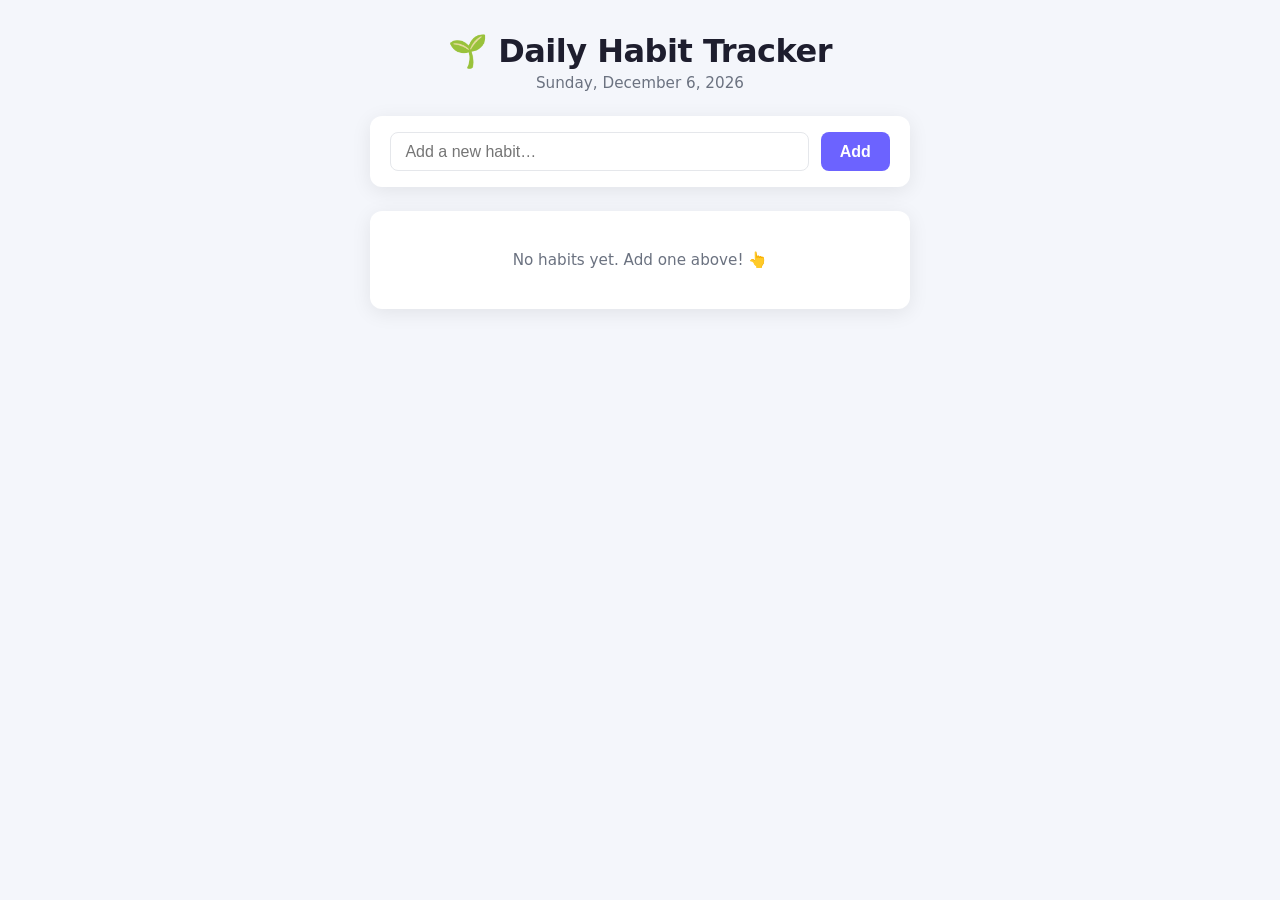
==== index.html @ 0de1a1ba "Implement daily habit tracker (index.html, style.css, app.js) Agent-Logs-Url: https://github.com/dsa" ====
<!DOCTYPE html>
<html lang="en">
<head>
  <meta charset="UTF-8" />
  <meta name="viewport" content="width=device-width, initial-scale=1.0" />
  <title>Daily Habit Tracker</title>
  <link rel="stylesheet" href="style.css" />
</head>
<body>
  <div class="container">
    <header>
      <h1>🌱 Daily Habit Tracker</h1>
      <p class="subtitle" id="today-date"></p>
    </header>

    <section class="add-habit">
      <form id="habit-form">
        <input
          type="text"
          id="habit-input"
          placeholder="Add a new habit…"
          maxlength="60"
          autocomplete="off"
        />
        <button type="submit">Add</button>
      </form>
    </section>

    <section class="progress-bar-section" id="progress-section" hidden>
      <div class="progress-label">
        <span>Today's Progress</span>
        <span id="progress-text">0 / 0</span>
      </div>
      <div class="progress-bar">
        <div class="progress-fill" id="progress-fill"></div>
      </div>
    </section>

    <section class="habits-list">
      <ul id="habit-list"></ul>
      <p class="empty-state" id="empty-state">No habits yet. Add one above! 👆</p>
    </section>
  </div>

  <script src="app.js"></script>
</body>
</html>
---- style.css ----
/* ── Reset & base ─────────────────────────────────── */
*, *::before, *::after { box-sizing: border-box; margin: 0; padding: 0; }

:root {
  --bg:        #f4f6fb;
  --card:      #ffffff;
  --primary:   #6c63ff;
  --primary-h: #574fd6;
  --success:   #22c55e;
  --danger:    #ef4444;
  --text:      #1e1e2e;
  --muted:     #6b7280;
  --border:    #e5e7eb;
  --radius:    12px;
  --shadow:    0 4px 20px rgba(0,0,0,.08);
}

body {
  font-family: 'Segoe UI', system-ui, sans-serif;
  background: var(--bg);
  color: var(--text);
  min-height: 100vh;
  display: flex;
  align-items: flex-start;
  justify-content: center;
  padding: 2rem 1rem 4rem;
}

/* ── Layout ───────────────────────────────────────── */
.container {
  width: 100%;
  max-width: 540px;
  display: flex;
  flex-direction: column;
  gap: 1.5rem;
}

/* ── Header ───────────────────────────────────────── */
header { text-align: center; }

header h1 {
  font-size: 2rem;
  font-weight: 700;
  letter-spacing: -.5px;
}

.subtitle {
  margin-top: .25rem;
  color: var(--muted);
  font-size: .95rem;
}

/* ── Add-habit form ───────────────────────────────── */
.add-habit {
  background: var(--card);
  border-radius: var(--radius);
  box-shadow: var(--shadow);
  padding: 1rem 1.25rem;
}

#habit-form {
  display: flex;
  gap: .75rem;
}

#habit-input {
  flex: 1;
  border: 1.5px solid var(--border);
  border-radius: 8px;
  padding: .6rem .9rem;
  font-size: 1rem;
  outline: none;
  transition: border-color .2s;
}

#habit-input:focus { border-color: var(--primary); }

#habit-form button {
  background: var(--primary);
  color: #fff;
  border: none;
  border-radius: 8px;
  padding: .6rem 1.2rem;
  font-size: 1rem;
  font-weight: 600;
  cursor: pointer;
  transition: background .2s;
  white-space: nowrap;
}

#habit-form button:hover { background: var(--primary-h); }

/* ── Progress bar ─────────────────────────────────── */
.progress-bar-section {
  background: var(--card);
  border-radius: var(--radius);
  box-shadow: var(--shadow);
  padding: 1rem 1.25rem;
}

.progress-label {
  display: flex;
  justify-content: space-between;
  font-size: .9rem;
  color: var(--muted);
  margin-bottom: .5rem;
  font-weight: 600;
}

.progress-bar {
  height: 10px;
  background: var(--border);
  border-radius: 999px;
  overflow: hidden;
}

.progress-fill {
  height: 100%;
  background: linear-gradient(90deg, var(--primary), var(--success));
  border-radius: 999px;
  width: 0%;
  transition: width .4s ease;
}

/* ── Habits list ──────────────────────────────────── */
.habits-list {
  background: var(--card);
  border-radius: var(--radius);
  box-shadow: var(--shadow);
  padding: .5rem 0;
  min-height: 60px;
}

#habit-list { list-style: none; }

.habit-item {
  display: flex;
  align-items: center;
  gap: .75rem;
  padding: .85rem 1.25rem;
  border-bottom: 1px solid var(--border);
  transition: background .15s;
}

.habit-item:last-child { border-bottom: none; }
.habit-item:hover { background: #fafafa; }

/* checkbox */
.habit-check {
  width: 22px;
  height: 22px;
  min-width: 22px;
  border: 2px solid var(--border);
  border-radius: 50%;
  cursor: pointer;
  display: flex;
  align-items: center;
  justify-content: center;
  transition: background .2s, border-color .2s;
  font-size: .85rem;
}

.habit-check.done {
  background: var(--success);
  border-color: var(--success);
  color: #fff;
}

/* text area */
.habit-info { flex: 1; }

.habit-name {
  font-size: 1rem;
  font-weight: 500;
}

.habit-name.done { text-decoration: line-through; color: var(--muted); }

.habit-streak {
  font-size: .78rem;
  color: var(--muted);
  margin-top: .1rem;
}

.streak-badge {
  display: inline-flex;
  align-items: center;
  gap: .2rem;
  background: #fff7ed;
  color: #c2410c;
  border-radius: 999px;
  padding: 0 .5rem;
  font-weight: 600;
  font-size: .75rem;
}

/* delete button */
.habit-delete {
  background: none;
  border: none;
  cursor: pointer;
  color: var(--border);
  font-size: 1.1rem;
  line-height: 1;
  padding: .2rem .4rem;
  border-radius: 6px;
  transition: color .2s, background .2s;
}

.habit-delete:hover { color: var(--danger); background: #fef2f2; }

/* empty state */
.empty-state {
  text-align: center;
  color: var(--muted);
  padding: 2rem 1rem;
  font-size: .95rem;
}

/* ── Responsive ───────────────────────────────────── */
@media (max-width: 400px) {
  header h1 { font-size: 1.5rem; }
  #habit-form { flex-direction: column; }
}
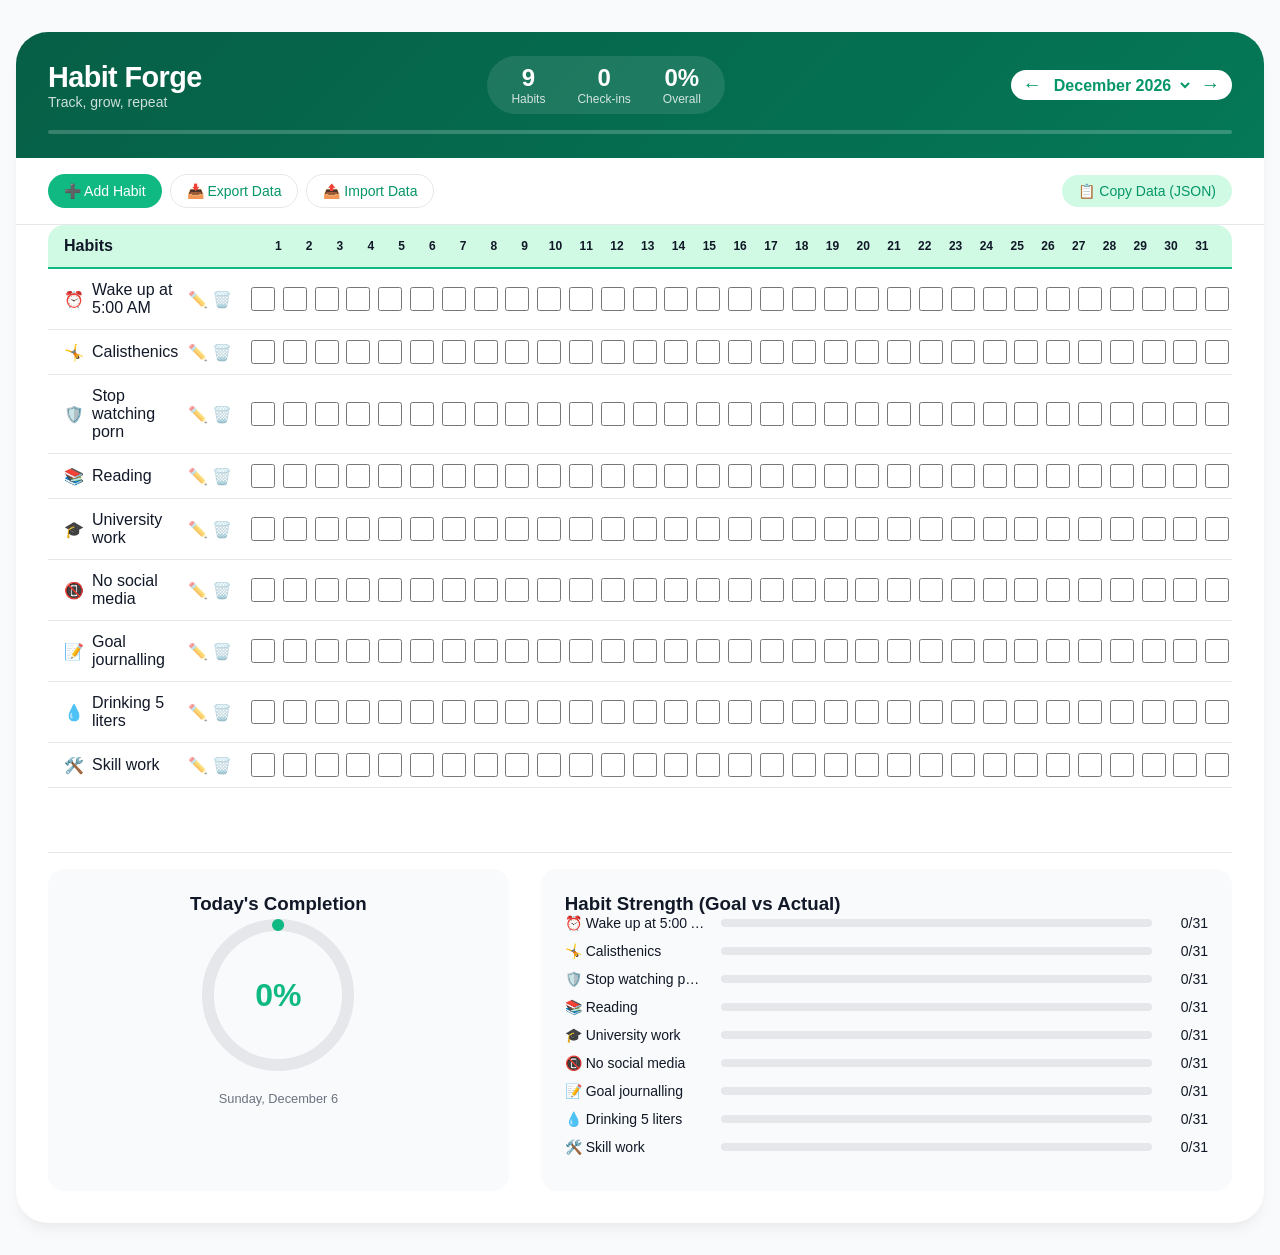
==== commit 844b628d: "Rename ok.html to index.html" ====
--- a/index.html
+++ b/index.html
@@ -1,47 +1,898 @@
 <!DOCTYPE html>
 <html lang="en">
 <head>
-  <meta charset="UTF-8" />
-  <meta name="viewport" content="width=device-width, initial-scale=1.0" />
-  <title>Daily Habit Tracker</title>
-  <link rel="stylesheet" href="style.css" />
+    <meta charset="UTF-8">
+    <meta name="viewport" content="width=device-width, initial-scale=1.0, user-scalable=yes">
+    <title>Habit Forge · Pro Tracker</title>
+    <style>
+        * {
+            margin: 0;
+            padding: 0;
+            box-sizing: border-box;
+            font-family: 'Inter', -apple-system, BlinkMacSystemFont, 'Segoe UI', Roboto, sans-serif;
+        }
+
+        :root {
+            --primary: #10b981;
+            --primary-dark: #059669;
+            --primary-light: #d1fae5;
+            --bg: #f9fafb;
+            --card: #ffffff;
+            --text: #111827;
+            --text-light: #6b7280;
+            --border: #e5e7eb;
+            --shadow: 0 10px 15px -3px rgba(0, 0, 0, 0.05), 0 4px 6px -2px rgba(0, 0, 0, 0.025);
+        }
+
+        body {
+            background: var(--bg);
+            padding: 2rem 1rem;
+            color: var(--text);
+        }
+
+        .container {
+            max-width: 1400px;
+            margin: 0 auto;
+            background: var(--card);
+            border-radius: 2rem;
+            box-shadow: var(--shadow);
+            overflow: hidden;
+        }
+
+        /* Header */
+        .header {
+            background: linear-gradient(135deg, #065f46, #047857);
+            padding: 1.5rem 2rem;
+            color: white;
+        }
+
+        .header-top {
+            display: flex;
+            justify-content: space-between;
+            align-items: center;
+            flex-wrap: wrap;
+            gap: 1rem;
+            margin-bottom: 1rem;
+        }
+
+        .title h1 {
+            font-size: 1.8rem;
+            font-weight: 600;
+            letter-spacing: -0.02em;
+        }
+
+        .title p {
+            font-size: 0.875rem;
+            opacity: 0.8;
+        }
+
+        .stats {
+            display: flex;
+            gap: 2rem;
+            background: rgba(255,255,255,0.1);
+            padding: 0.5rem 1.5rem;
+            border-radius: 2rem;
+        }
+
+        .stat {
+            text-align: center;
+        }
+
+        .stat-number {
+            font-size: 1.5rem;
+            font-weight: 700;
+        }
+
+        .stat-label {
+            font-size: 0.75rem;
+            opacity: 0.8;
+        }
+
+        .month-selector {
+            display: flex;
+            align-items: center;
+            gap: 0.5rem;
+            background: white;
+            padding: 0.25rem 0.75rem;
+            border-radius: 2rem;
+            color: var(--primary-dark);
+        }
+
+        .month-selector select {
+            background: none;
+            border: none;
+            font-weight: 600;
+            font-size: 1rem;
+            outline: none;
+            color: var(--primary-dark);
+            cursor: pointer;
+        }
+
+        .month-selector button {
+            background: none;
+            border: none;
+            cursor: pointer;
+            font-size: 1.2rem;
+            color: var(--primary-dark);
+            transition: transform 0.1s;
+        }
+
+        .month-selector button:hover {
+            transform: scale(1.1);
+        }
+
+        /* Controls bar */
+        .controls {
+            padding: 1rem 2rem;
+            background: var(--card);
+            border-bottom: 1px solid var(--border);
+            display: flex;
+            justify-content: space-between;
+            align-items: center;
+            flex-wrap: wrap;
+            gap: 1rem;
+        }
+
+        .btn-group {
+            display: flex;
+            gap: 0.5rem;
+            flex-wrap: wrap;
+        }
+
+        .btn {
+            padding: 0.5rem 1rem;
+            border-radius: 2rem;
+            font-weight: 500;
+            font-size: 0.875rem;
+            cursor: pointer;
+            transition: all 0.2s;
+            border: none;
+            background: var(--primary-light);
+            color: var(--primary-dark);
+        }
+
+        .btn-primary {
+            background: var(--primary);
+            color: white;
+        }
+
+        .btn-primary:hover {
+            background: var(--primary-dark);
+        }
+
+        .btn-outline {
+            background: white;
+            border: 1px solid var(--border);
+        }
+
+        .btn-outline:hover {
+            background: var(--bg);
+        }
+
+        .btn-danger {
+            background: #fee2e2;
+            color: #dc2626;
+        }
+
+        .btn-danger:hover {
+            background: #fecaca;
+        }
+
+        /* Main layout */
+        .main-layout {
+            display: flex;
+            flex-direction: column;
+            padding: 0 2rem 2rem;
+        }
+
+        /* Habits sidebar + grid container */
+        .tracker-grid {
+            display: flex;
+            flex-direction: column;
+            overflow-x: auto;
+            margin-bottom: 2rem;
+        }
+
+        .habits-header {
+            display: flex;
+            align-items: center;
+            background: var(--primary-light);
+            border-radius: 1rem 1rem 0 0;
+            padding: 0.75rem 1rem;
+            font-weight: 600;
+            border-bottom: 2px solid var(--primary);
+        }
+
+        .habit-name-col {
+            width: 200px;
+            flex-shrink: 0;
+        }
+
+        .days-row {
+            display: flex;
+            gap: 2px;
+            overflow-x: auto;
+        }
+
+        .day-cell-header {
+            width: 44px;
+            text-align: center;
+            font-size: 0.75rem;
+        }
+
+        .habit-row {
+            display: flex;
+            align-items: center;
+            border-bottom: 1px solid var(--border);
+            transition: background 0.1s;
+        }
+
+        .habit-row:hover {
+            background: var(--primary-light);
+        }
+
+        .habit-info {
+            width: 200px;
+            flex-shrink: 0;
+            padding: 0.75rem 1rem;
+            display: flex;
+            align-items: center;
+            gap: 0.5rem;
+        }
+
+        .habit-name-text {
+            font-weight: 500;
+            flex: 1;
+        }
+
+        .habit-actions {
+            display: flex;
+            gap: 0.25rem;
+        }
+
+        .habit-actions button {
+            background: none;
+            border: none;
+            cursor: pointer;
+            font-size: 1rem;
+            opacity: 0.6;
+            transition: opacity 0.2s;
+        }
+
+        .habit-actions button:hover {
+            opacity: 1;
+        }
+
+        .days-checkboxes {
+            display: flex;
+            gap: 2px;
+            overflow-x: auto;
+            flex: 1;
+        }
+
+        .day-check {
+            width: 44px;
+            height: 44px;
+            display: flex;
+            align-items: center;
+            justify-content: center;
+        }
+
+        input[type="checkbox"] {
+            width: 24px;
+            height: 24px;
+            cursor: pointer;
+            accent-color: var(--primary);
+        }
+
+        /* Analysis section */
+        .analysis {
+            display: grid;
+            grid-template-columns: 1fr 1.5fr;
+            gap: 2rem;
+            margin-top: 2rem;
+            padding-top: 1rem;
+            border-top: 1px solid var(--border);
+        }
+
+        .donut-card {
+            background: var(--bg);
+            border-radius: 1rem;
+            padding: 1.5rem;
+            text-align: center;
+        }
+
+        .donut {
+            position: relative;
+            width: 160px;
+            height: 160px;
+            margin: 0 auto 1rem;
+        }
+
+        .donut svg {
+            transform: rotate(-90deg);
+        }
+
+        .donut-text {
+            position: absolute;
+            top: 50%;
+            left: 50%;
+            transform: translate(-50%, -50%);
+            font-size: 2rem;
+            font-weight: 700;
+            color: var(--primary);
+        }
+
+        .habit-strength {
+            background: var(--bg);
+            border-radius: 1rem;
+            padding: 1.5rem;
+        }
+
+        .strength-item {
+            display: flex;
+            align-items: center;
+            gap: 1rem;
+            margin-bottom: 0.75rem;
+        }
+
+        .strength-name {
+            width: 140px;
+            font-size: 0.875rem;
+            font-weight: 500;
+            white-space: nowrap;
+            overflow: hidden;
+            text-overflow: ellipsis;
+        }
+
+        .strength-bar-bg {
+            flex: 1;
+            height: 8px;
+            background: var(--border);
+            border-radius: 4px;
+            overflow: hidden;
+        }
+
+        .strength-bar {
+            height: 100%;
+            background: var(--primary);
+            width: 0%;
+            transition: width 0.3s;
+        }
+
+        .strength-value {
+            width: 40px;
+            font-size: 0.875rem;
+            text-align: right;
+        }
+
+        /* Import/Export modal */
+        .modal {
+            display: none;
+            position: fixed;
+            top: 0;
+            left: 0;
+            width: 100%;
+            height: 100%;
+            background: rgba(0,0,0,0.5);
+            align-items: center;
+            justify-content: center;
+            z-index: 1000;
+        }
+
+        .modal.active {
+            display: flex;
+        }
+
+        .modal-content {
+            background: white;
+            border-radius: 1.5rem;
+            max-width: 500px;
+            width: 90%;
+            padding: 1.5rem;
+            box-shadow: 0 20px 25px -5px rgba(0,0,0,0.1);
+        }
+
+        .modal-header {
+            display: flex;
+            justify-content: space-between;
+            align-items: center;
+            margin-bottom: 1rem;
+        }
+
+        .modal-header button {
+            background: none;
+            border: none;
+            font-size: 1.5rem;
+            cursor: pointer;
+        }
+
+        textarea {
+            width: 100%;
+            height: 200px;
+            margin: 1rem 0;
+            padding: 0.75rem;
+            border-radius: 1rem;
+            border: 1px solid var(--border);
+            font-family: monospace;
+        }
+
+        .toast {
+            position: fixed;
+            bottom: 2rem;
+            right: 2rem;
+            background: var(--primary-dark);
+            color: white;
+            padding: 0.75rem 1.5rem;
+            border-radius: 2rem;
+            z-index: 1100;
+            opacity: 0;
+            transition: opacity 0.2s;
+            pointer-events: none;
+        }
+
+        @media (max-width: 768px) {
+            .habit-name-col, .habit-info {
+                width: 150px;
+            }
+            .analysis {
+                grid-template-columns: 1fr;
+            }
+            .stats {
+                display: none;
+            }
+        }
+    </style>
 </head>
 <body>
-  <div class="container">
-    <header>
-      <h1>🌱 Daily Habit Tracker</h1>
-      <p class="subtitle" id="today-date"></p>
-    </header>
-
-    <section class="add-habit">
-      <form id="habit-form">
-        <input
-          type="text"
-          id="habit-input"
-          placeholder="Add a new habit…"
-          maxlength="60"
-          autocomplete="off"
-        />
-        <button type="submit">Add</button>
-      </form>
-    </section>
-
-    <section class="progress-bar-section" id="progress-section" hidden>
-      <div class="progress-label">
-        <span>Today's Progress</span>
-        <span id="progress-text">0 / 0</span>
-      </div>
-      <div class="progress-bar">
-        <div class="progress-fill" id="progress-fill"></div>
-      </div>
-    </section>
-
-    <section class="habits-list">
-      <ul id="habit-list"></ul>
-      <p class="empty-state" id="empty-state">No habits yet. Add one above! 👆</p>
-    </section>
-  </div>
-
-  <script src="app.js"></script>
+
+<div class="container">
+    <div class="header">
+        <div class="header-top">
+            <div class="title">
+                <h1>Habit Forge</h1>
+                <p>Track, grow, repeat</p>
+            </div>
+            <div class="stats">
+                <div class="stat">
+                    <div class="stat-number" id="total-habits">0</div>
+                    <div class="stat-label">Habits</div>
+                </div>
+                <div class="stat">
+                    <div class="stat-number" id="total-checkins">0</div>
+                    <div class="stat-label">Check-ins</div>
+                </div>
+                <div class="stat">
+                    <div class="stat-number" id="global-progress">0%</div>
+                    <div class="stat-label">Overall</div>
+                </div>
+            </div>
+            <div class="month-selector">
+                <button id="prevMonthBtn">←</button>
+                <select id="monthSelect"></select>
+                <button id="nextMonthBtn">→</button>
+            </div>
+        </div>
+        <div class="progress-bar-bg" style="height: 4px; background: rgba(255,255,255,0.2); border-radius: 4px; margin-top: 0.5rem;">
+            <div id="globalProgressBar" style="height: 100%; width: 0%; background: white; border-radius: 4px;"></div>
+        </div>
+    </div>
+
+    <div class="controls">
+        <div class="btn-group">
+            <button class="btn btn-primary" id="addHabitBtn">➕ Add Habit</button>
+            <button class="btn btn-outline" id="exportBtn">📥 Export Data</button>
+            <button class="btn btn-outline" id="importBtn">📤 Import Data</button>
+        </div>
+        <div class="btn-group">
+            <button class="btn" id="copyDataBtn">📋 Copy Data (JSON)</button>
+        </div>
+    </div>
+
+    <div class="main-layout">
+        <div class="tracker-grid" id="trackerGrid">
+            <div class="habits-header">
+                <div class="habit-name-col">Habits</div>
+                <div class="days-row" id="daysHeader"></div>
+            </div>
+            <div id="habitsList"></div>
+        </div>
+
+        <div class="analysis">
+            <div class="donut-card">
+                <h3>Today's Completion</h3>
+                <div class="donut">
+                    <svg width="160" height="160">
+                        <circle cx="80" cy="80" r="70" stroke="var(--border)" stroke-width="12" fill="none" />
+                        <circle id="donut-progress" cx="80" cy="80" r="70" stroke="var(--primary)" stroke-width="12" fill="none"
+                                stroke-dasharray="440" stroke-dashoffset="440" stroke-linecap="round" />
+                    </svg>
+                    <div class="donut-text" id="todayPercent">0%</div>
+                </div>
+                <p id="todayDate" style="font-size: 0.8rem; color: var(--text-light);"></p>
+            </div>
+            <div class="habit-strength">
+                <h3>Habit Strength (Goal vs Actual)</h3>
+                <div id="strengthList"></div>
+            </div>
+        </div>
+    </div>
+</div>
+
+<div class="modal" id="importModal">
+    <div class="modal-content">
+        <div class="modal-header">
+            <h3>Import Data</h3>
+            <button id="closeModalBtn">✕</button>
+        </div>
+        <p>Paste your exported JSON data below, or upload a file.</p>
+        <textarea id="importJson" placeholder='{"habits":[...], "currentMonth":..., ...}'></textarea>
+        <div style="display: flex; gap: 0.5rem;">
+            <button id="uploadFileBtn" class="btn btn-outline">📁 Choose file</button>
+            <button id="confirmImportBtn" class="btn btn-primary">Import</button>
+        </div>
+        <input type="file" id="fileInput" accept=".json" style="display: none;">
+    </div>
+</div>
+
+<div class="toast" id="toast">Copied!</div>
+
+<script>
+    // ----- Core Data -----
+    let habits = [
+        { name: "Wake up at 5:00 AM", icon: "⏰", days: new Array(31).fill(false) },
+        { name: "Calisthenics", icon: "🤸", days: new Array(31).fill(false) },
+        { name: "Stop watching porn", icon: "🛡️", days: new Array(31).fill(false) },
+        { name: "Reading", icon: "📚", days: new Array(31).fill(false) },
+        { name: "University work", icon: "🎓", days: new Array(31).fill(false) },
+        { name: "No social media", icon: "📵", days: new Array(31).fill(false) },
+        { name: "Goal journalling", icon: "📝", days: new Array(31).fill(false) },
+        { name: "Drinking 5 liters", icon: "💧", days: new Array(31).fill(false) },
+        { name: "Skill work", icon: "🛠️", days: new Array(31).fill(false) }
+    ];
+
+    let currentDate = new Date();
+    let currentYear = currentDate.getFullYear();
+    let currentMonth = currentDate.getMonth(); // 0-indexed
+
+    // Helper: get days in month
+    function getDaysInMonth(year, month) {
+        return new Date(year, month + 1, 0).getDate();
+    }
+
+    function refreshDaysCount() {
+        const days = getDaysInMonth(currentYear, currentMonth);
+        habits.forEach(habit => {
+            if (habit.days.length !== days) {
+                const newDays = new Array(days).fill(false);
+                for (let i = 0; i < Math.min(habit.days.length, days); i++) {
+                    newDays[i] = habit.days[i];
+                }
+                habit.days = newDays;
+            }
+        });
+    }
+
+    // Save/Load localStorage
+    function saveToLocalStorage() {
+        const data = {
+            habits: habits.map(h => ({ name: h.name, icon: h.icon, days: [...h.days] })),
+            currentYear,
+            currentMonth,
+            version: 1
+        };
+        localStorage.setItem('habitForge', JSON.stringify(data));
+    }
+
+    function loadFromLocalStorage() {
+        const saved = localStorage.getItem('habitForge');
+        if (saved) {
+            try {
+                const data = JSON.parse(saved);
+                if (data.habits && Array.isArray(data.habits)) {
+                    habits = data.habits.map(h => ({
+                        name: h.name,
+                        icon: h.icon || "✨",
+                        days: h.days ? [...h.days] : new Array(getDaysInMonth(data.currentYear, data.currentMonth)).fill(false)
+                    }));
+                }
+                if (data.currentYear !== undefined) currentYear = data.currentYear;
+                if (data.currentMonth !== undefined) currentMonth = data.currentMonth;
+                refreshDaysCount();
+            } catch(e) { console.warn(e); }
+        }
+    }
+
+    // Export / Import
+    function exportData() {
+        const exportObj = {
+            habits: habits.map(h => ({ name: h.name, icon: h.icon, days: [...h.days] })),
+            currentYear,
+            currentMonth,
+            version: 1,
+            exportedAt: new Date().toISOString()
+        };
+        return JSON.stringify(exportObj, null, 2);
+    }
+
+    function importData(jsonStr) {
+        try {
+            const data = JSON.parse(jsonStr);
+            if (data.habits && Array.isArray(data.habits)) {
+                habits = data.habits.map(h => ({
+                    name: h.name,
+                    icon: h.icon || "✨",
+                    days: h.days ? [...h.days] : new Array(getDaysInMonth(data.currentYear, data.currentMonth)).fill(false)
+                }));
+                if (data.currentYear !== undefined) currentYear = data.currentYear;
+                if (data.currentMonth !== undefined) currentMonth = data.currentMonth;
+                refreshDaysCount();
+                renderAll();
+                saveToLocalStorage();
+                showToast("Data imported successfully!");
+                return true;
+            }
+        } catch(e) {
+            showToast("Invalid JSON", true);
+            return false;
+        }
+        return false;
+    }
+
+    // UI Rendering
+    function renderDaysHeader() {
+        const days = getDaysInMonth(currentYear, currentMonth);
+        const header = document.getElementById('daysHeader');
+        header.innerHTML = '';
+        for (let i = 1; i <= days; i++) {
+            const dayDiv = document.createElement('div');
+            dayDiv.className = 'day-cell-header';
+            dayDiv.innerText = i;
+            header.appendChild(dayDiv);
+        }
+    }
+
+    function renderHabitsList() {
+        const container = document.getElementById('habitsList');
+        container.innerHTML = '';
+        const days = getDaysInMonth(currentYear, currentMonth);
+        habits.forEach((habit, idx) => {
+            const row = document.createElement('div');
+            row.className = 'habit-row';
+            row.innerHTML = `
+                <div class="habit-info">
+                    <span>${habit.icon}</span>
+                    <span class="habit-name-text">${escapeHtml(habit.name)}</span>
+                    <div class="habit-actions">
+                        <button class="edit-habit" data-idx="${idx}">✏️</button>
+                        <button class="delete-habit" data-idx="${idx}">🗑️</button>
+                    </div>
+                </div>
+                <div class="days-checkboxes" id="days-${idx}"></div>
+            `;
+            container.appendChild(row);
+
+            const daysContainer = document.getElementById(`days-${idx}`);
+            for (let d = 0; d < days; d++) {
+                const checkDiv = document.createElement('div');
+                checkDiv.className = 'day-check';
+                const cb = document.createElement('input');
+                cb.type = 'checkbox';
+                cb.checked = habit.days[d] || false;
+                cb.addEventListener('change', (function(habitIdx, dayIdx) {
+                    return function(e) {
+                        habits[habitIdx].days[dayIdx] = e.target.checked;
+                        saveToLocalStorage();
+                        updateStatsAndCharts();
+                    };
+                })(idx, d));
+                checkDiv.appendChild(cb);
+                daysContainer.appendChild(checkDiv);
+            }
+        });
+
+        // Attach delete/edit listeners after render
+        document.querySelectorAll('.delete-habit').forEach(btn => {
+            btn.addEventListener('click', (e) => {
+                const idx = parseInt(btn.dataset.idx);
+                if (confirm(`Delete "${habits[idx].name}"? This will remove all tracking data for this habit.`)) {
+                    habits.splice(idx, 1);
+                    saveToLocalStorage();
+                    renderAll();
+                }
+            });
+        });
+        document.querySelectorAll('.edit-habit').forEach(btn => {
+            btn.addEventListener('click', (e) => {
+                const idx = parseInt(btn.dataset.idx);
+                const newName = prompt("Edit habit name:", habits[idx].name);
+                if (newName && newName.trim()) {
+                    habits[idx].name = newName.trim();
+                    saveToLocalStorage();
+                    renderAll();
+                }
+            });
+        });
+    }
+
+    function updateStatsAndCharts() {
+        const days = getDaysInMonth(currentYear, currentMonth);
+        let totalCheckins = 0;
+        let totalPossible = habits.length * days;
+        habits.forEach(h => {
+            totalCheckins += h.days.filter(v => v).length;
+        });
+        const overallPercent = totalPossible === 0 ? 0 : Math.round((totalCheckins / totalPossible) * 100);
+        document.getElementById('total-habits').innerText = habits.length;
+        document.getElementById('total-checkins').innerText = totalCheckins;
+        document.getElementById('global-progress').innerText = overallPercent + '%';
+        document.getElementById('globalProgressBar').style.width = overallPercent + '%';
+
+        // Today's data
+        const todayDayIndex = new Date(currentYear, currentMonth, new Date().getDate()).getMonth() === currentMonth ? new Date().getDate() - 1 : -1;
+        let todayCompleted = 0;
+        if (todayDayIndex >= 0 && todayDayIndex < days) {
+            habits.forEach(h => { if (h.days[todayDayIndex]) todayCompleted++; });
+        }
+        const todayPercent = habits.length === 0 ? 0 : Math.round((todayCompleted / habits.length) * 100);
+        document.getElementById('todayPercent').innerText = todayPercent + '%';
+        const circumference = 2 * Math.PI * 70; // 440 approx
+        const offset = circumference - (todayPercent / 100) * circumference;
+        document.getElementById('donut-progress').style.strokeDashoffset = offset;
+
+        const todayDateObj = new Date(currentYear, currentMonth, new Date().getDate());
+        document.getElementById('todayDate').innerText = todayDateObj.toLocaleDateString(undefined, { weekday: 'long', month: 'long', day: 'numeric' });
+
+        // Strength list
+        const strengthContainer = document.getElementById('strengthList');
+        strengthContainer.innerHTML = '';
+        habits.forEach((habit, idx) => {
+            const completedCount = habit.days.filter(v => v).length;
+            const percent = (completedCount / days) * 100;
+            const bar = document.createElement('div');
+            bar.className = 'strength-item';
+            bar.innerHTML = `
+                <div class="strength-name">${habit.icon} ${escapeHtml(habit.name)}</div>
+                <div class="strength-bar-bg"><div class="strength-bar" style="width: ${percent}%;"></div></div>
+                <div class="strength-value">${completedCount}/${days}</div>
+            `;
+            strengthContainer.appendChild(bar);
+        });
+    }
+
+    function renderAll() {
+        refreshDaysCount();
+        renderDaysHeader();
+        renderHabitsList();
+        updateStatsAndCharts();
+        saveToLocalStorage();
+    }
+
+    // Add habit
+    function addHabit() {
+        const name = prompt("New habit name:", "New habit");
+        if (!name) return;
+        const icon = prompt("Icon (optional, one emoji):", "✨") || "✨";
+        const days = new Array(getDaysInMonth(currentYear, currentMonth)).fill(false);
+        habits.push({ name, icon, days });
+        renderAll();
+    }
+
+    // Month navigation
+    function changeMonth(delta) {
+        let newMonth = currentMonth + delta;
+        let newYear = currentYear;
+        if (newMonth < 0) {
+            newMonth = 11;
+            newYear--;
+        } else if (newMonth > 11) {
+            newMonth = 0;
+            newYear++;
+        }
+        currentYear = newYear;
+        currentMonth = newMonth;
+        refreshDaysCount();
+        renderAll();
+        updateMonthSelect();
+    }
+
+    function updateMonthSelect() {
+        const select = document.getElementById('monthSelect');
+        const currentVal = `${currentYear}-${currentMonth}`;
+        if (select.options.length === 0) {
+            for (let y = currentYear - 2; y <= currentYear + 2; y++) {
+                for (let m = 0; m < 12; m++) {
+                    const opt = document.createElement('option');
+                    opt.value = `${y}-${m}`;
+                    opt.text = new Date(y, m, 1).toLocaleDateString(undefined, { year: 'numeric', month: 'long' });
+                    select.appendChild(opt);
+                }
+            }
+        }
+        select.value = currentVal;
+    }
+
+    // Modal handling
+    function openModal() {
+        document.getElementById('importModal').classList.add('active');
+    }
+    function closeModal() {
+        document.getElementById('importModal').classList.remove('active');
+    }
+    function showToast(msg, isError = false) {
+        const toast = document.getElementById('toast');
+        toast.textContent = msg;
+        toast.style.background = isError ? '#dc2626' : '#059669';
+        toast.style.opacity = '1';
+        setTimeout(() => { toast.style.opacity = '0'; }, 2000);
+    }
+
+    // Helper escape
+    function escapeHtml(str) {
+        return str.replace(/[&<>]/g, function(m) {
+            if (m === '&') return '&amp;';
+            if (m === '<') return '&lt;';
+            if (m === '>') return '&gt;';
+            return m;
+        });
+    }
+
+    // Event listeners
+    document.getElementById('addHabitBtn').addEventListener('click', addHabit);
+    document.getElementById('exportBtn').addEventListener('click', () => {
+        const data = exportData();
+        const blob = new Blob([data], { type: 'application/json' });
+        const url = URL.createObjectURL(blob);
+        const a = document.createElement('a');
+        a.href = url;
+        a.download = `habit-forge-${currentYear}-${currentMonth+1}.json`;
+        a.click();
+        URL.revokeObjectURL(url);
+        showToast("Exported!");
+    });
+    document.getElementById('importBtn').addEventListener('click', openModal);
+    document.getElementById('closeModalBtn').addEventListener('click', closeModal);
+    document.getElementById('confirmImportBtn').addEventListener('click', () => {
+        const json = document.getElementById('importJson').value;
+        if (importData(json)) closeModal();
+    });
+    document.getElementById('uploadFileBtn').addEventListener('click', () => {
+        document.getElementById('fileInput').click();
+    });
+    document.getElementById('fileInput').addEventListener('change', (e) => {
+        const file = e.target.files[0];
+        if (file) {
+            const reader = new FileReader();
+            reader.onload = (ev) => {
+                document.getElementById('importJson').value = ev.target.result;
+            };
+            reader.readAsText(file);
+        }
+    });
+    document.getElementById('copyDataBtn').addEventListener('click', () => {
+        const data = exportData();
+        navigator.clipboard.writeText(data).then(() => showToast("Copied to clipboard!"));
+    });
+    document.getElementById('prevMonthBtn').addEventListener('click', () => changeMonth(-1));
+    document.getElementById('nextMonthBtn').addEventListener('click', () => changeMonth(1));
+    document.getElementById('monthSelect').addEventListener('change', (e) => {
+        const [year, month] = e.target.value.split('-').map(Number);
+        currentYear = year;
+        currentMonth = month;
+        refreshDaysCount();
+        renderAll();
+    });
+
+    // Initialization
+    loadFromLocalStorage();
+    updateMonthSelect();
+    renderAll();
+
+    // Close modal on outside click
+    window.onclick = (e) => {
+        const modal = document.getElementById('importModal');
+        if (e.target === modal) closeModal();
+    };
+</script>
 </body>
 </html>
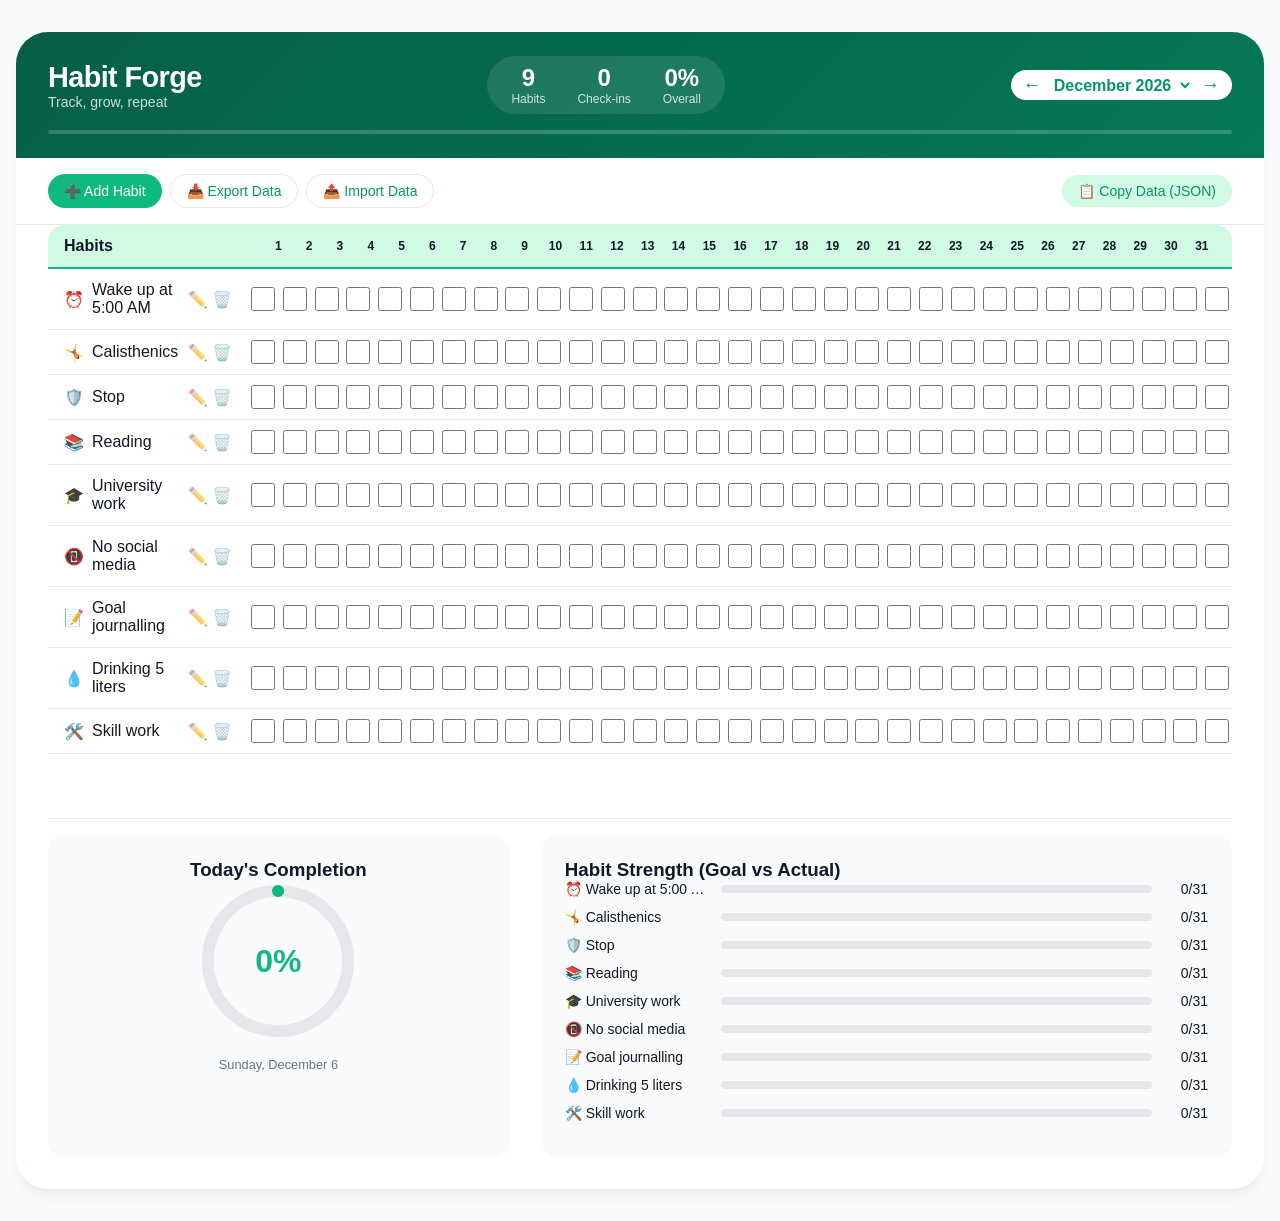
==== commit 37b65233: "Shorten habit name from 'Stop watching porn' to 'Stop'" ====
--- a/index.html
+++ b/index.html
@@ -542,7 +542,7 @@
     let habits = [
         { name: "Wake up at 5:00 AM", icon: "⏰", days: new Array(31).fill(false) },
         { name: "Calisthenics", icon: "🤸", days: new Array(31).fill(false) },
-        { name: "Stop watching porn", icon: "🛡️", days: new Array(31).fill(false) },
+        { name: "Stop", icon: "🛡️", days: new Array(31).fill(false) },
         { name: "Reading", icon: "📚", days: new Array(31).fill(false) },
         { name: "University work", icon: "🎓", days: new Array(31).fill(false) },
         { name: "No social media", icon: "📵", days: new Array(31).fill(false) },
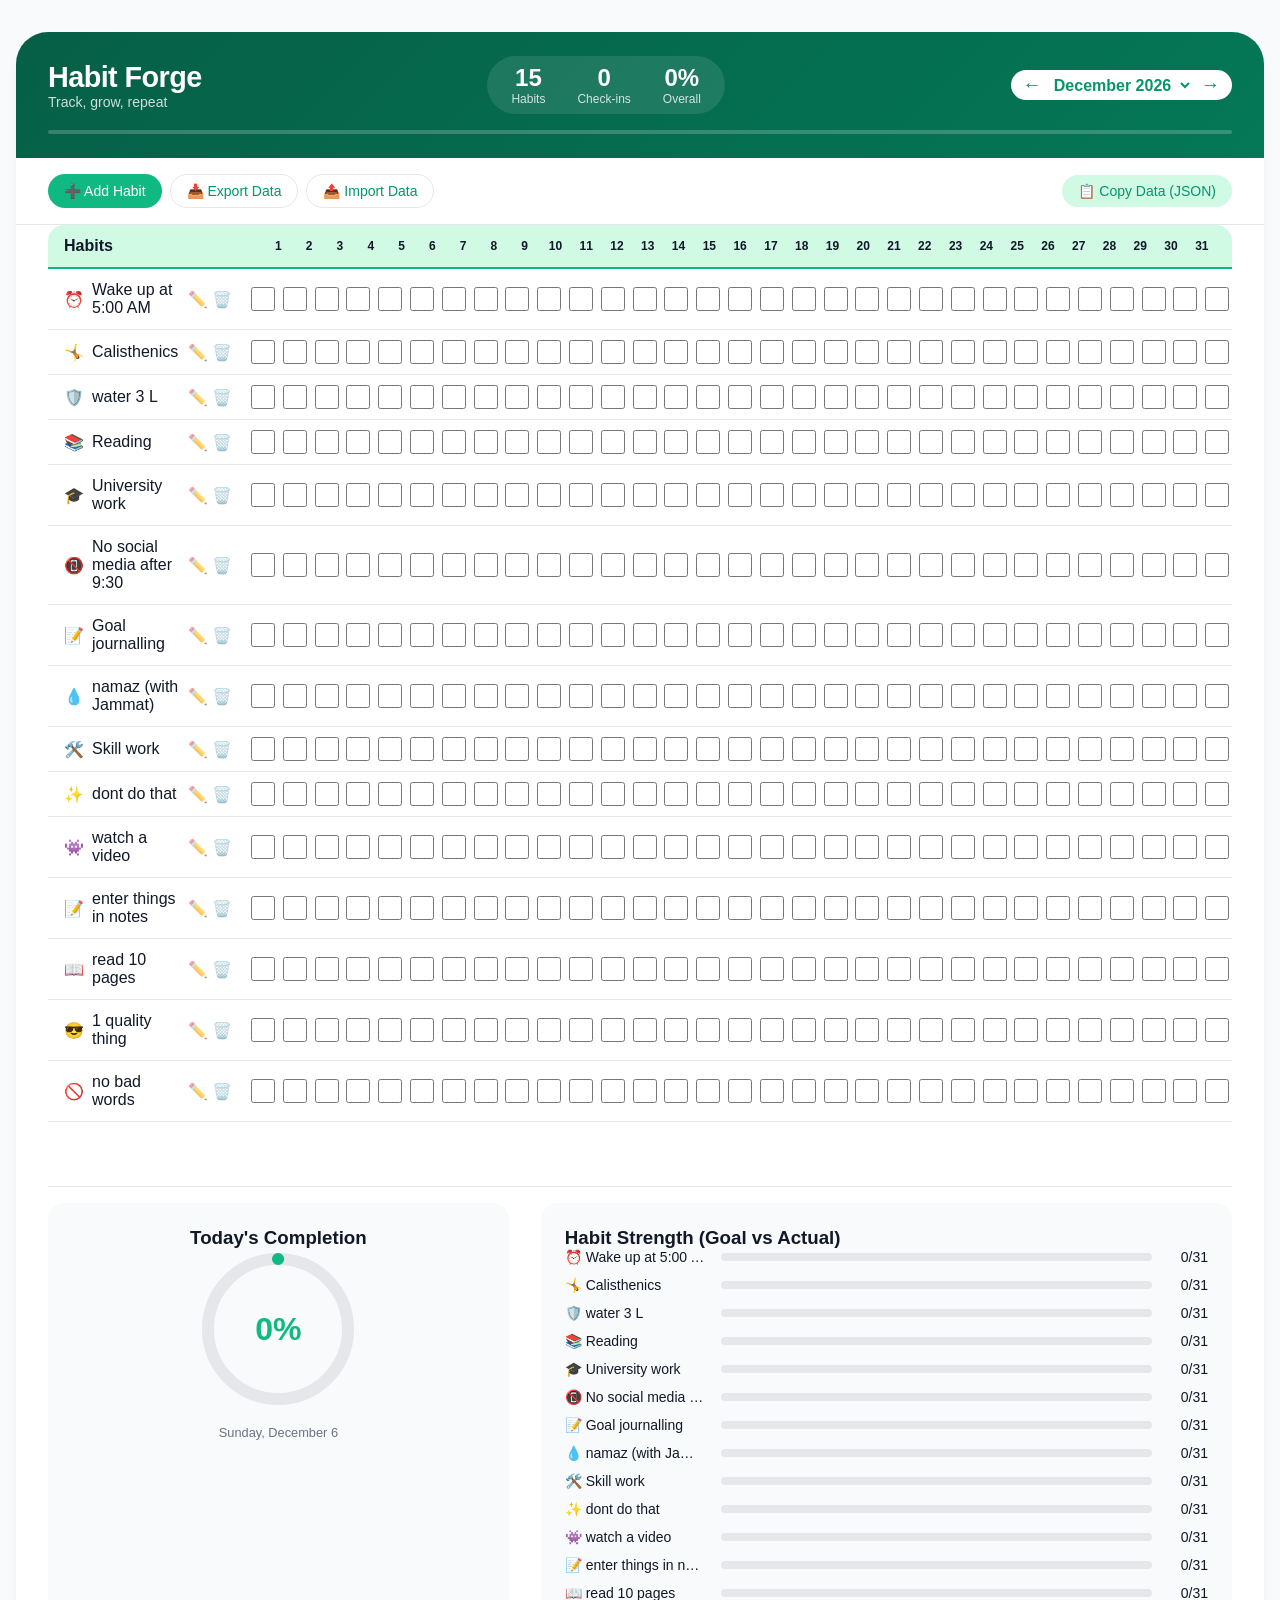
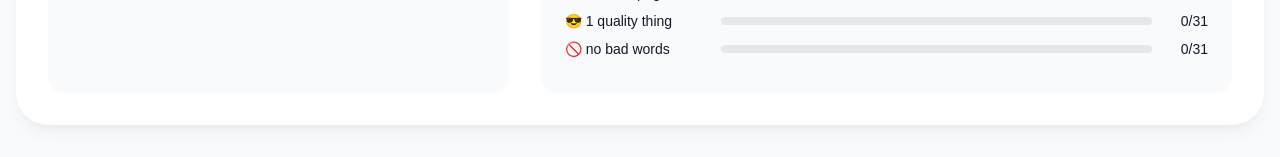
==== commit b4655513: "Update habits list with new entries and modifications" ====
--- a/index.html
+++ b/index.html
@@ -539,16 +539,22 @@
 
 <script>
     // ----- Core Data -----
-    let habits = [
-        { name: "Wake up at 5:00 AM", icon: "⏰", days: new Array(31).fill(false) },
-        { name: "Calisthenics", icon: "🤸", days: new Array(31).fill(false) },
-        { name: "Stop", icon: "🛡️", days: new Array(31).fill(false) },
-        { name: "Reading", icon: "📚", days: new Array(31).fill(false) },
-        { name: "University work", icon: "🎓", days: new Array(31).fill(false) },
-        { name: "No social media", icon: "📵", days: new Array(31).fill(false) },
-        { name: "Goal journalling", icon: "📝", days: new Array(31).fill(false) },
-        { name: "Drinking 5 liters", icon: "💧", days: new Array(31).fill(false) },
-        { name: "Skill work", icon: "🛠️", days: new Array(31).fill(false) }
+      let habits = [
+    { name: "Wake up at 5:00 AM", icon: "⏰", days: new Array(31).fill(false) },
+    { name: "Calisthenics", icon: "🤸", days: new Array(31).fill(false) },
+    { name: "water 3 L", icon: "🛡️", days: new Array(31).fill(false) },
+    { name: "Reading", icon: "📚", days: new Array(31).fill(false) },
+    { name: "University work", icon: "🎓", days: new Array(31).fill(false) },
+    { name: "No social media after 9:30", icon: "📵", days: new Array(31).fill(false) },
+    { name: "Goal journalling", icon: "📝", days: new Array(31).fill(false) },
+    { name: "namaz (with Jammat)", icon: "💧", days: new Array(31).fill(false) },
+    { name: "Skill work", icon: "🛠️", days: new Array(31).fill(false) },
+    { name: "dont do that", icon: "✨", days: new Array(31).fill(false) },
+    { name: "watch a video", icon: "👾", days: new Array(31).fill(false) },
+    { name: "enter things in notes", icon: "📝", days: new Array(31).fill(false) },
+    { name: "read 10 pages", icon: "📖", days: new Array(31).fill(false) },
+    { name: "1 quality thing", icon: "😎", days: new Array(31).fill(false) },
+    { name: "no bad words", icon: "🚫", days: new Array(31).fill(false) }
     ];
 
     let currentDate = new Date();
